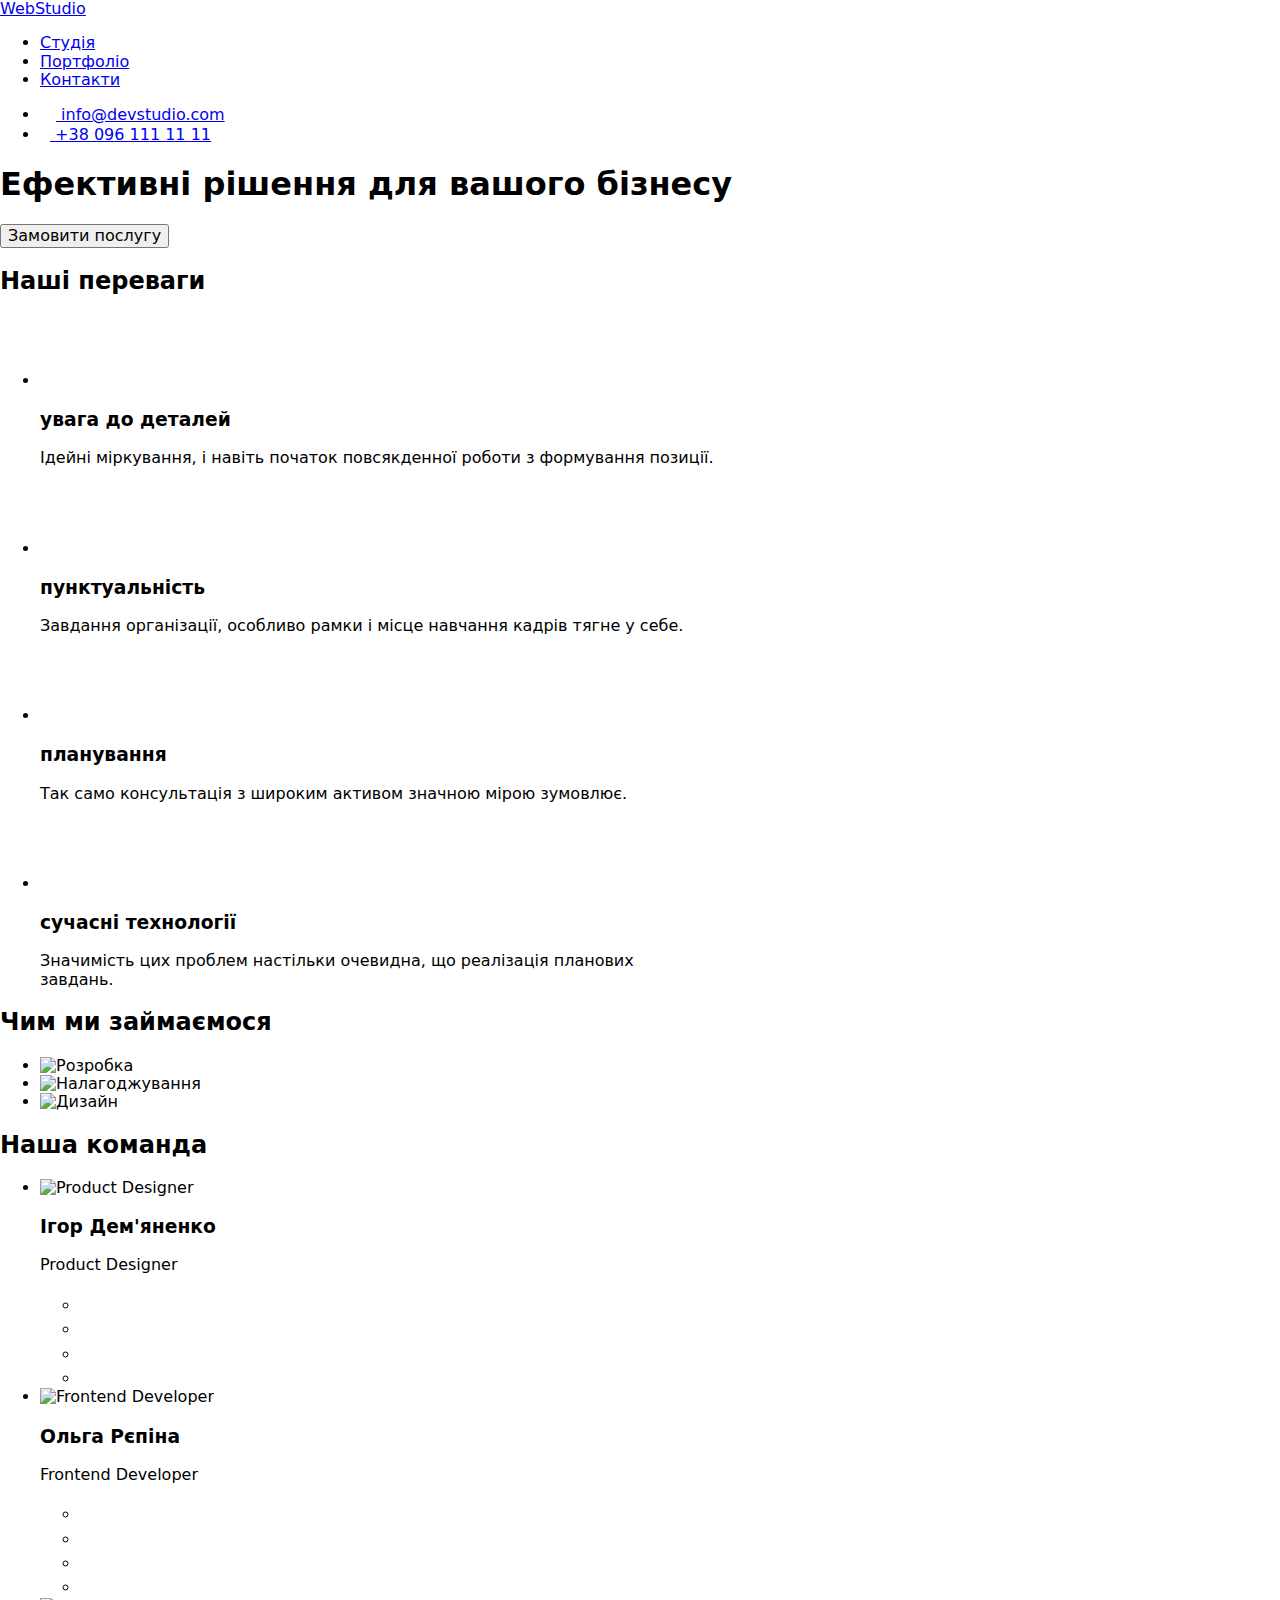
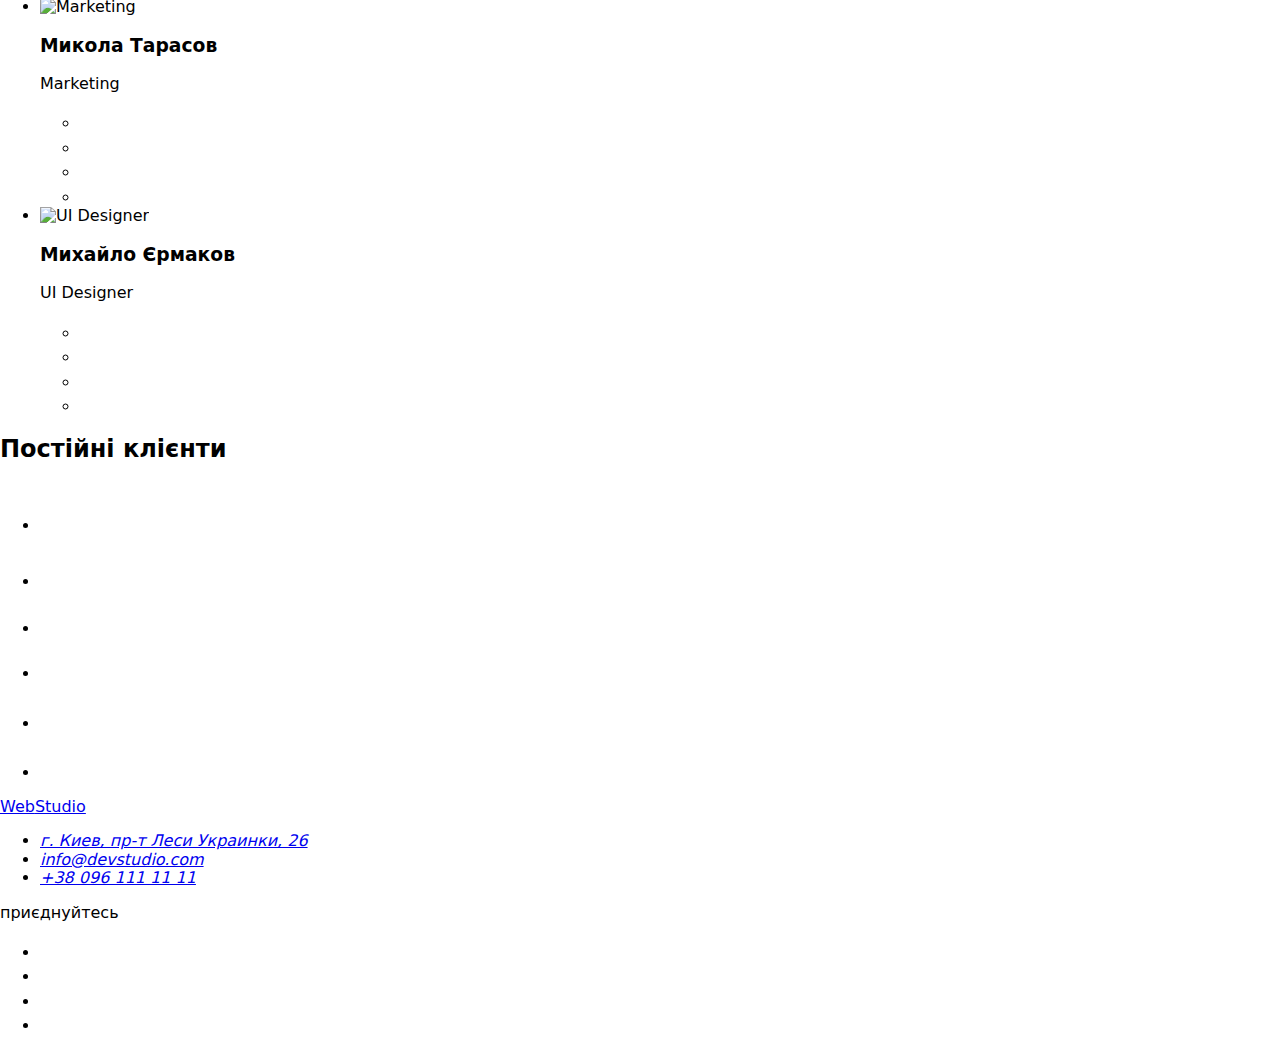
==== index.html @ 206d911d "Add files via upload" ====
<!DOCTYPE html>
<html lang="uk">
<head>
    <meta charset="UTF-8">
    <meta http-equiv="X-UA-Compatible" content="IE=edge">
    <meta name="viewport" content="width=device-width, initial-scale=1.0">
    <title>WebStudio</title>
    <link rel="preconnect" href="https://fonts.googleapis.com">
    <link rel="preconnect" href="https://fonts.gstatic.com" crossorigin>
    <link href="https://fonts.googleapis.com/css2?family=Raleway:wght@700&family=Roboto:wght@400;500;700;900&display=swap" rel="stylesheet">
    <link rel="stylesheet" href="https://cdnjs.cloudflare.com/ajax/libs/modern-normalize/1.0.0/modern-normalize.min.css">
    <link rel="stylesheet" href="./css/styles.css">
</head>
<body class="body">
        <!--Шапка и панель навигации-->   

    <header class="header">
        <div class="container header-flex">
            <nav class="header-nav">
                <a class="logo" href="./index.html">Web<span class="logo-header-span">Studio</span></a>
                <ul class="site-nav">
                    <li class="item">
                        <a class="nav-studio-link" href="index.html">Студія</a>
                    </li>
                    <li class="item">
                        <a class="nav-portfolio-link" href="portfolio.html">Портфоліо</a>
                    </li>
                    <li class="item">
                        <a class="nav-contacts-link" href="#">Контакти</a>
                    </li>
                </ul>
            </nav> 
                <ul class="adres-header">
                    <li class="item">
                        <a class="adres-header-mail" href="mailto:info@devstudio.com">
                            <svg class="envelope" width="16px" height="12px">
                                <use href="./img/icons.svg#envelope"></use>
                            </svg>
                            info@devstudio.com
                        </a>
                    </li>
                    <li class="item">
                        <a class="adres-header-tel" href="tel:+380961111111">
                            <svg class="smartphone" width="10px" height="16px">
                                <use href="./img/icons.svg#smartphone"></use>
                            </svg>
                            +38 096 111 11 11
                        </a>
                    </li>
                </ul>
        </div>   
    </header>
   
    <main>
        <!--Основная секция-->
        <div class="title-img">
            <section class="title-section">
                <div class="container">       
                    <h1 class="title-text">
                    Ефективні рішення для вашого бізнесу
                    </h1>
                    <button class="title-button" type="button">Замовити послугу</button>
                </div>
            </section> 
        </div>
        <!--Особливості (advantage)--> 
    <section class="section no-padding">
        <div class="container">
             <h2 class="visually-hidden">
                Наші переваги
            </h2>  <!--Скрита назва-->
    
            <ul class="advantage-ul">
                <li class="item">  
                    <div class="advantage-img">
                        <svg width="70" height="70">
                            <use href="./img/icons.svg#antenna-1">
                            </use>
                        </svg>
                    </div>
                    <h3 class="advantage-text">увага до деталей</h3>
                    <p class="advantage-item">Ідейні міркування, і навіть початок повсякденної роботи з формування позиції.</p>
                </li>
                <li class="item">
                    <div class="advantage-img">
                        <svg width="70" height="70">
                            <use href="./img/icons.svg#clock-1">
                            </use>
                        </svg>
                    </div>
                    <h3 class="advantage-text">пунктуальність</h3>
                    <p class="advantage-item">Завдання організації, особливо рамки і місце навчання кадрів тягне у себе.</p>
                </li>
                <li class="item">
                    <div class="advantage-img">
                        <svg width="70" height="70">
                            <use href="./img/icons.svg#diagram-1">
                            </use>
                        </svg>
                    </div>
                    <h3 class="advantage-text">планування</h3>
                    <p class="advantage-item">Так само консультація з широким активом значною мірою зумовлює.</p>
                </li>
                <li class="item">
                    <div class="advantage-img">
                        <svg width="70" height="70">
                            <use href="./img/icons.svg#astronaut-1">
                            </use>
                        </svg>
                    </div>
                    <h3 class="advantage-text">сучасні технології</h3>
                    <p class="advantage-item">Значимість цих проблем настільки очевидна, що реалізація планових <br> завдань.</p>
                </li>
            </ul>
        </div>
    </section>

    <!--Чим ми займаємося (profession)-->
    <section class="section">
        <div class="container">
            <h2 class="profession-title">
                Чим ми займаємося
            </h2>
            <ul class="profesion-list">
                <li class="item">
                    <img src="./img/work1.jpg" alt="Розробка" width="370">
                </li>
                <li class="item">
                    <img src="./img/work2.jpg" alt="Налагоджування" width="370">
                </li>
                <li class="item">
                    <img src="./img/work3.jpg" alt="Дизайн" width="370">
                </li>
            </ul>
        </div>
    </section>
    
    <!--Наша Команда (team)-->
    <section class="team-section">
        <div class="container">
            <h2 class="team-title">
                Наша команда
            </h2>
            <ul class="team-ul">
                <li class="item">
                    <div class="team-card">
                        <img src="./img/teamcard1.jpg" alt="Product Designer" width="270">
                        <h3 class="team-name">Ігор Дем'яненко</h3>
                        <p class="team-function">Product Designer</p>
                        <ul class="social-link">
                            <li class="item">
                                <a class="social-link-img" href="">
                                    <svg class="social-link-icon" width="20" height="20">
                                       <use href="./img/icons.svg#instagram-2"></use> 
                                    </svg>
                                </a>
                            </li>
                            <li class="item">
                                <a class="social-link-img" href="">
                                    <svg class="social-link-icon" width="20" height="20">
                                        <use href="./img/icons.svg#twitter-1"></use>
                                    </svg>
                                </a>
                            </li>
                            <li class="item">
                                <a class="social-link-img" href="">
                                    <svg class="social-link-icon" width="20" height="20">
                                        <use href="./img/icons.svg#facebook-1"></use>
                                    </svg>
                                </a>
                            </li>
                            <li class="item">
                                <a class="social-link-img" href="">
                                    <svg class="social-link-icon" width="20" height="20">
                                        <use href="./img/icons.svg#linkedin-1"></use>
                                    </svg>
                                </a>
                            </li>
                        </ul>
                    </div>
                </li>
                <li class="item">
                    <div class="team-card">
                        <img src="./img/teamcard2.jpg" alt="Frontend Developer" width="270">
                        <h3 class="team-name">Ольга Рєпіна</h3>
                        <p class="team-function">Frontend Developer</p>
                        <ul class="social-link">
                            <li class="item">
                                <a class="social-link-img" href="">
                                    <svg class="social-link-icon" width="20" height="20">
                                        <use href="./img/icons.svg#instagram-2"></use>
                                    </svg>
                                </a>
                            </li>
                            <li class="item">
                                <a class="social-link-img" href="">
                                    <svg class="social-link-icon" width="20" height="20">
                                        <use href="./img/icons.svg#twitter-1"></use>
                                    </svg>
                                </a>
                            </li>
                            <li class="item">
                                <a class="social-link-img" href="">
                                    <svg class="social-link-icon" width="20" height="20">
                                        <use href="./img/icons.svg#facebook-1"></use>
                                    </svg>
                                </a>
                            </li>
                            <li class="item">
                                <a class="social-link-img" href="">
                                    <svg class="social-link-icon" width="20" height="20">
                                        <use href="./img/icons.svg#linkedin-1"></use>
                                    </svg>
                                </a>
                            </li>
                        </ul>
                    </div>
                    
                </li>
                <li class="item">
                    <div class="team-card">
                        <img src="./img/teamcard3.jpg" alt="Marketing" width="270">
                        <h3 class="team-name">Микола Тарасов</h3>
                        <p class="team-function">Marketing</p>
                        <ul class="social-link">
                            <li class="item">
                                <a class="social-link-img" href="">
                                    <svg class="social-link-icon" width="20" height="20">
                                        <use href="./img/icons.svg#instagram-2"></use>
                                    </svg>
                                </a>
                            </li>
                            <li class="item">
                                <a class="social-link-img" href="">
                                    <svg class="social-link-icon" width="20" height="20">
                                        <use href="./img/icons.svg#twitter-1"></use>
                                    </svg>
                                </a>
                            </li>
                            <li class="item">
                                <a class="social-link-img" href="">
                                    <svg class="social-link-icon" width="20" height="20">
                                        <use href="./img/icons.svg#facebook-1"></use>
                                    </svg>
                                </a>
                            </li>
                            <li class="item">
                                <a class="social-link-img" href="">
                                    <svg class="social-link-icon" width="20" height="20">
                                        <use href="./img/icons.svg#linkedin-1"></use>
                                    </svg>
                                </a>
                            </li>
                        </ul>
                    </div>
                </li>
                <li class="item">
                    <div class="team-card">
                        <img src="./img/teamcard4.jpg" alt="UI Designer" width="270">
                        <h3 class="team-name">Михайло Єрмаков</h3>
                        <p class="team-function">UI Designer</p>
                        <ul class="social-link">
                            <li class="item">
                                <a class="social-link-img" href="">
                                    <svg class="social-link-icon" width="20" height="20">
                                        <use href="./img/icons.svg#instagram-2"></use>
                                    </svg>
                                </a>
                            </li>
                            <li class="item">
                                <a class="social-link-img" href="">
                                    <svg class="social-link-icon" width="20" height="20">
                                        <use href="./img/icons.svg#twitter-1"></use>
                                    </svg>
                                </a>
                            </li>
                            <li class="item">
                                <a class="social-link-img" href="">
                                    <svg class="social-link-icon" width="20" height="20">
                                        <use href="./img/icons.svg#facebook-1"></use>
                                    </svg>
                                </a>
                            </li>
                            <li class="item">
                                <a class="social-link-img" href="">
                                    <svg class="social-link-icon" width="20" height="20">
                                        <use href="./img/icons.svg#linkedin-1"></use>
                                    </svg>
                                </a>
                            </li>
                        </ul>
                    </div>
                </li>
            </ul> 
        </div>
    </section>
    <!--Наши клиенты-->
    <section class="section">
        <div class="container">
            <h2 class="clients-title">
                Постійні клієнти
            </h2>
                <ul class="clients-ul">
                    <li class="item">
                        <a class="clients-img" href="">
                            <svg class="clients-icon" width="41px" height="47px">
                                <use href="./img/icons.svg#group1"></use>
                            </svg>
                        </a>
                    </li>
                    <li class="item">
                        <a class="clients-img" href="">
                            <svg class="clients-icon" width="40px" height="52px">
                                <use href="./img/icons.svg#group2"></use>
                            </svg>
                        </a>
                    </li>
                    <li class="item">
                        <a class="clients-img" href="">
                            <svg class="clients-icon" width="44px" height="42px">
                                <use href="./img/icons.svg#group3"></use>
                            </svg>
                        </a>
                    </li>
                    <li class="item">
                        <a class="clients-img" href="">
                            <svg class="clients-icon" width="85px" height="41px">
                                <use href="./img/icons.svg#group4"></use>
                            </svg>
                        </a>
                    </li>
                    <li class="item">
                        <a class="clients-img" href="">
                            <svg class="clients-icon" width="63px" height="46px">
                                <use href="./img/icons.svg#group5"></use>
                            </svg>
                        </a>
                    </li>
                    <li class="item">
                        <a class="clients-img" href="">
                            <svg class="clients-icon" width="94px" height="44px">
                                <use href="./img/icons.svg#group6"></use>
                            </svg>
                        </a>
                    </li>
                </ul>
        </div>
    </section>
    </main>
    <!--Подвал-->
    <footer class="footer">
        <div class="container f-flex">
            <div class="f-flex-div">
                    <a class="logo" href="./index.html">Web<span class="logo-footer-span">Studio</span></a>
                    <address class="adres-footer">
                        <ul class="adres-footer-ul">
                            <li class="item">
                                <a class="adres-footer-post" href="https://goo.gl/maps/CPtrU1FHBa2aNyZL9" target="_blank"
                                    rel="noopener noreferrer nofollow">г. Киев, пр-т Леси Украинки, 26</a>
                            </li>
                            <li class="item">
                                <a class="adres-footer-mail" href="mailto:info@devstudio.com">info@devstudio.com</a>
                            </li>
                            <li class="item">
                                <a class="adres-footer-tel" href="tel:+380961111111">+38 096 111 11 11</a>
                            </li>
                        </ul>
                    </address>
            </div>
            <div class="f-flex-div">
                    <p class="social-link-footer-title">приєднуйтесь</p>
                    <ul class="social-link-footer">
                        <li class="item">
                            <a class="social-link-img-footer" href="">
                                <svg class="social-link-icon-footer" width="20" height="20">
                                    <use href="./img/icons.svg#instagram-2"></use>
                                </svg>
                            </a>
                        </li>
                        <li class="item">
                            <a class="social-link-img-footer" href="">
                                <svg class="social-link-icon-footer" width="20" height="20">
                                    <use href="./img/icons.svg#twitter-1"></use>
                                </svg>
                            </a>
                        </li>
                        </li>
                        <li class="item">
                            <a class="social-link-img-footer" href="">
                                <svg class="social-link-icon-footer" width="20" height="20">
                                    <use href="./img/icons.svg#facebook-1"></use>
                                </svg>
                            </a>
                        </li>
                        <li class="item">
                            <a class="social-link-img-footer" href="">
                                <svg class="social-link-icon-footer" width="20" height="20">
                                    <use href="./img/icons.svg#linkedin-1"></use>
                                </svg>
                            </a>
                        </li>
                    </ul>
            </div>  
        </div>
    </footer>
       
</body>
</html>
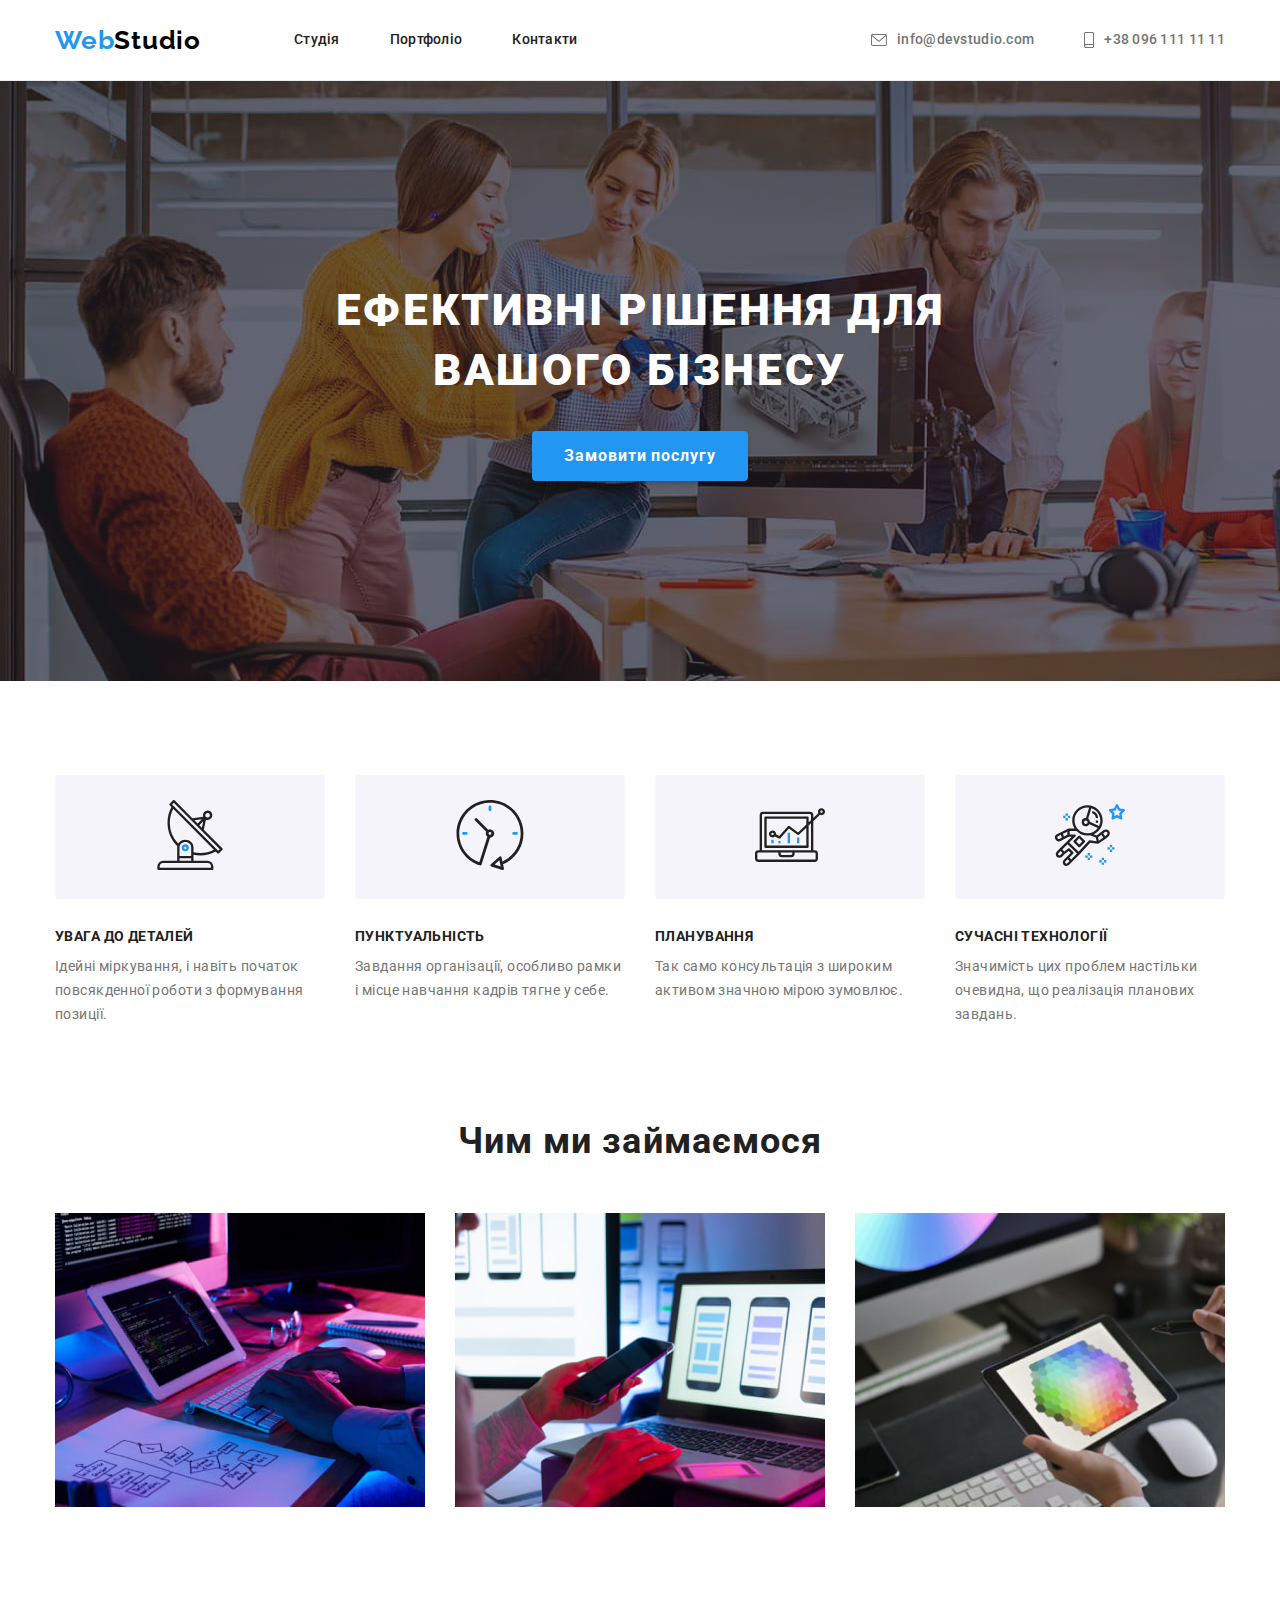
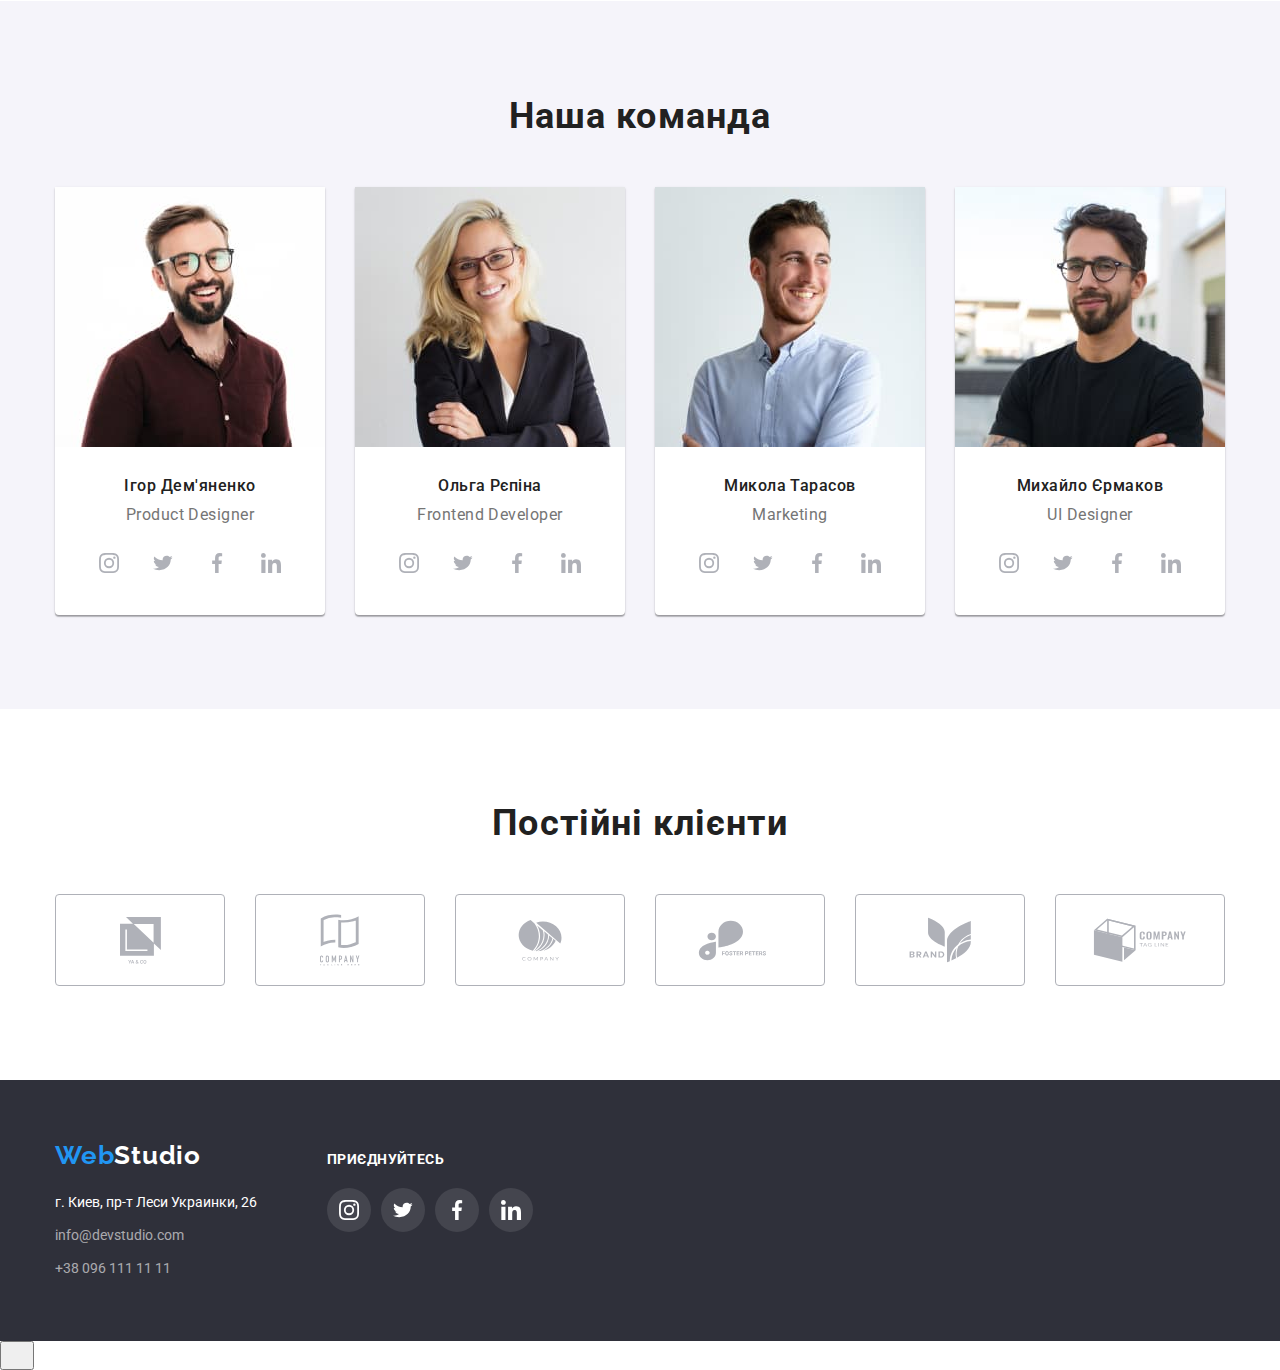
==== commit 1166a010: "Add files via upload" ====
--- a/index.html
+++ b/index.html
@@ -59,7 +59,7 @@
                     <h1 class="title-text">
                     Ефективні рішення для вашого бізнесу
                     </h1>
-                    <button class="title-button" type="button">Замовити послугу</button>
+                    <button class="title-button" data-modal-open type="button">Замовити послугу</button>
                 </div>
             </section> 
         </div>
@@ -403,6 +403,16 @@
             </div>  
         </div>
     </footer>
-       
+   <!--Модальное окно-->  
+   <div class="backdrop" data-modal>
+        <div class="modal">
+            <button class="button-modal-close" data-modal-close>
+                <svg class="modal-close-icon" width="18" height="18">
+                    <use href="./img/icons.svg#modal-close"></use>
+                </svg>
+            </button>
+        </div>
+   </div> 
+<script src="./js/modal.js"></script>
 </body>
-</html>+</html>
--- a/css/styles.css
+++ b/css/styles.css
@@ -0,0 +1,753 @@
+:root {
+    --active-color: #2196F3;
+}
+h1,h2,h3,h4,ul,p {
+    margin: 0px;
+    padding: 0px;
+}
+
+img {
+    display: block;
+}
+
+/*body*/
+.body {
+    font-family: 'Roboto', sans-serif;
+    background: #FFFFFF;
+}
+
+.container {
+    width: 1200px;
+    margin-top: 0;
+    margin-bottom: 0;
+    margin-left: auto;
+    margin-right: auto;
+    padding-left: 15px;
+    padding-right: 15px;
+}
+.section {
+    padding-top: 94px;
+    padding-bottom: 94px;
+}
+
+/*Header*/
+.header {
+    border-bottom: 1px solid #ECECEC;
+    }
+.header-flex {
+    display: flex;
+}  
+.header-nav {
+    display: flex;
+    align-items: center;
+}
+
+.logo {
+    font-family: 'Raleway';
+    font-style: normal;
+    font-weight: 700;
+    font-size: 26px;
+    line-height: 1.19;
+    letter-spacing: 0.03em;
+    color: var(--active-color);
+    text-decoration: none
+ }
+
+ .logo-header-span {
+    color: #000000;
+    text-decoration:none
+}
+
+.site-nav {
+    font-weight: 500;
+    font-size: 14px;
+    line-height: 1.14;
+    letter-spacing: 0.02em;
+    list-style-type: none;
+
+    display: flex;
+    margin-left: 93px;
+}
+
+.site-nav .item {
+    margin-right: 50px;
+}
+.site-nav .item:last-child {
+    margin-right: 0px;
+}
+
+
+.nav-studio-link {
+    color: #212121;
+    text-decoration: none;
+    display: block;
+    padding-top: 32px;
+    padding-bottom: 32px;
+}
+.nav-studio-link:hover, 
+.nav-studio-link:focus {
+    color: var(--active-color);
+}
+
+.nav-portfolio-link {
+    color: #212121;
+    text-decoration: none;
+    display: block;
+    padding-top: 32px;
+    padding-bottom: 32px;
+}
+.nav-portfolio-link:hover,
+.nav-portfolio-link:focus {
+    color: var(--active-color);
+}
+
+.nav-contacts-link {
+    color: #212121;
+    text-decoration: none;
+    display: block;
+    padding-top: 32px;
+    padding-bottom: 32px;
+}
+.nav-contacts-link:hover,
+.nav-contacts-link:focus {
+    color: var(--active-color);
+}
+
+.adres-header {
+    font-weight: 500;
+    font-size: 14px;
+    line-height: 1.14;
+    letter-spacing: 0.02em;
+    list-style-type: none;
+    
+    display: flex;
+    margin-left: auto;
+}
+.adres-header .item {
+    margin-right: 50px;
+}
+.adres-header .item:last-child {
+    margin-right: 0px;
+}
+
+.adres-header-mail {
+    color: #757575;
+    text-decoration: none;
+    display: flex;
+    justify-content: center;
+    align-items: center;
+    padding-top: 32px;
+    padding-bottom: 32px;
+}
+
+.adres-header-mail:hover,
+.adres-header-mail:focus {
+    color: var(--active-color)
+}
+
+.adres-header-mail:hover .envelope {
+    fill: var(--active-color)
+}
+.adres-header-mail:focus .envelope {
+    fill: var(--active-color)
+}
+
+.envelope {
+    margin-right: 10px;
+    fill: #757575;
+}
+
+.envelope:hover,
+.envelope:focus {
+    fill: var(--active-color)
+}
+
+.adres-header-tel {
+    color: #757575;
+    text-decoration: none;
+    display: flex;
+    justify-content: center;
+    align-items: center;
+    padding-top: 32px;
+    padding-bottom: 32px;
+}
+
+.adres-header-tel:hover,
+.adres-header-tel:focus {
+    color: var(--active-color)
+}
+.adres-header-tel:hover .smartphone {
+    fill: var(--active-color)
+}
+.adres-header-tel:focus .smartphone {
+    fill: var(--active-color)
+}
+
+.smartphone {
+    margin-right: 10px;
+    fill: #757575;
+}
+
+.smartphone:hover,
+.smartphone:focus {
+    fill: var(--active-color)
+}
+
+/*main index*/
+
+    /*основная секция*/
+    .title-img {
+        max-width: 1600px;
+        min-height: 600px;
+        margin-left: auto;
+        margin-right: auto;
+        background-image:linear-gradient(rgba(47, 48, 58, 0.4),rgba(47, 48, 58, 0.4)),
+        url("../img/img-overlay.jpg");
+        background-size: cover;
+        background-color: #C4C4C4;
+    }
+    
+    .title-section {
+        
+        padding-top: 200px;
+        padding-bottom: 200px;
+    }
+
+    .title-text {
+        font-weight: 900;
+        font-size: 44px;
+        line-height: 1.36;
+        text-align: center;
+        letter-spacing: 0.06em;
+        text-transform: uppercase;
+        color: #FFFFFF;
+
+        width: 696px;
+        margin-left: auto;
+        margin-right: auto;
+    }
+
+    .title-button {
+        font-family:'Roboto';
+        font-style: normal;
+        font-weight: 700;
+        font-size: 16px;
+        line-height: 1.87;
+        display: flex;
+        align-items: center;
+        text-align: center;
+        letter-spacing: 0.06em;
+        color:#FFFFFF ;
+        background: #2196F3;
+        box-shadow: 0px 4px 4px rgba(0, 0, 0, 0.15);
+        border: none;
+        border-radius: 4px;
+        cursor: pointer;
+        
+        padding: 10px 32px;
+        margin: 30px auto 0px;
+    }
+
+    .title-button:hover,
+    .title-button:focus, 
+    .title-button:active {
+        color: #FFFFFF;
+        background: #188CE8;
+    }
+    /*особливості (advantage)*/
+    .no-padding {
+        padding-bottom: 0px;
+    }
+    .visually-hidden { 
+        position: absolute; 
+        white-space: nowrap; 
+        width: 1px; 
+        height: 1px; 
+        overflow: hidden; 
+        border: 0; 
+        padding: 0; 
+        clip: rect(0 0 0 0); 
+        clip-path: inset(100%); 
+        margin: -1px;
+}
+    .advantage-ul {
+        list-style-type: none;
+        margin: 0px;
+        padding: 0px;
+
+        display: flex;    
+    }
+    .advantage-ul .item {
+        width: 270px;
+        margin-right: 30px;
+    }
+    .advantage-ul .item:last-child {
+        margin-right: 0px;
+    }
+    .advantage-img {
+        background: #F5F4FA;
+        border-radius: 4px;
+        width: 270px;
+        padding: 25px 100px;
+        margin-bottom: 30px;
+    }
+    
+    .advantage-text {
+        font-weight: 700;
+        font-size: 14px;
+        line-height: 1.14;
+        letter-spacing: 0.03em;
+        text-transform: uppercase;
+        color: #212121;
+    }
+
+    .advantage-item {
+        font-weight: 400;
+        font-size: 14px;
+        line-height: 1.71;
+        letter-spacing: 0.03em;
+        color: #757575;
+
+        margin-top: 10px;
+    }
+    /*Чим ми займаємося (profession)*/
+    .profession-title {
+        font-weight: 700;
+        font-size: 36px;
+        line-height: 1.16;
+        text-align: center;
+        letter-spacing: 0.03em;
+        color: #212121;
+    }
+
+    .profesion-list {
+        list-style-type: none;
+        margin-top: 50px;
+
+        display: flex;
+    }
+    .profesion-list .item {
+        margin-right: 30px;
+    }
+    .profesion-list .item:last-child {
+        margin-right: 0px;
+    }
+    /*Наша Команда (team)*/
+    .team-section {
+        background-color: #F5F4FA;
+
+        padding-top: 94px;
+        padding-bottom: 94px;
+
+    }
+
+    .team-title {
+        font-weight: 700;
+        font-size: 36px;
+        line-height: 42px;
+        text-align: center;
+        letter-spacing: 0.03em;
+        color: #212121;
+
+    }
+    .team-ul {
+        list-style-type: none;
+        
+        margin-top: 50px;
+        display: flex;     
+    }
+    .team-ul .item {
+        margin-right: 30px;
+    }
+    .team-ul .item:last-child {
+        margin-right: 0px;
+    }
+
+    .team-card {
+        width: 270px;
+        background: #FFFFFF;
+        box-shadow: 0px 1px 3px rgba(0, 0, 0, 0.12), 0px 1px 1px rgba(0, 0, 0, 0.14), 0px 2px 1px rgba(0, 0, 0, 0.2);
+        border-radius: 0px 0px 4px 4px; 
+    }
+    .team-name {
+        font-weight: 500;
+        font-size: 16px;
+        line-height: 1.18;
+        letter-spacing: 0.03em;
+        color: #212121;
+        text-align: center;
+        
+        padding-top: 30px;
+    }
+
+    .team-function {
+        font-weight: 400;
+        font-size: 16px;
+        line-height: 1.18;
+        letter-spacing: 0.03em;
+        color: #757575;
+        text-align: center;
+
+        padding-top: 10px;
+        padding-bottom: 16px;
+    }
+
+    .social-link {
+        list-style-type: none;
+        display: flex;
+        justify-content: center;
+        
+        padding-bottom: 30px;
+    }
+    .social-link .item {
+        margin-right: 10px;
+    }
+    .social-link .item:last-child {
+        margin-right: 0px;
+    }
+    .social-link-img {
+        text-decoration: none;
+        display: block;
+        width: 44px;
+        height: 44px;
+        border-radius: 50%;
+
+        padding: 12px;
+    }
+    .social-link-img:hover,
+    .social-link-img:focus {
+        background-color: var(--active-color)
+    }
+
+    .social-link-img:hover .social-link-icon {
+        fill: #EEEEEE;
+    }
+    .social-link-img:focus .social-link-icon {
+        fill: #EEEEEE;
+    }
+
+    .social-link-icon {
+        fill: #AFB1B8;
+    }
+    .social-link-icon:hover,
+    .social-link-icon:focus {
+        fill: #EEEEEE;
+    }
+
+    /*Наши клиенты*/
+    .clients-title {
+        font-weight: 700;
+        font-size: 36px;
+        line-height: 1.16;
+        text-align: center;
+        letter-spacing: 0.03em;
+        
+        color: #212121;
+    }
+    .clients-ul {
+        list-style-type: none;
+        display: flex;
+        margin-top: 50px;
+    }
+    .clients-ul .item {
+        margin-right: 30px;
+    }
+    .clients-ul .item:last-child {
+        margin-right: 0px;
+    }
+    .clients-img {
+        display: flex;
+        width: 170px;
+        height: 92px;
+        border: 1px solid #AFB1B8;
+        border-radius: 4px;
+        border-color: rgba(175, 177, 184, 1);
+    }
+    .clients-icon {
+        justify-content: center;
+        fill: rgba(175, 177, 184, 1);
+        display: block;
+        margin: auto;
+
+    }
+    .clients-img:hover,
+    .clients-img:focus {
+        border-color: var(--active-color);
+    }
+    .clients-img:hover .clients-icon {
+        fill: var(--active-color);
+    }
+    .clients-img:focus .clients-icon {
+        fill: var(--active-color);
+    }
+    .clients-icon:hover,
+    .clients-icon:focus {
+        fill: var(--active-color);
+    }
+/*footer*/
+.footer {
+    background: #2F303A;
+    padding-top: 60px;
+    padding-bottom: 60px;
+}
+
+.logo-footer-span {
+    color: #FFFFFF;
+}
+
+.f-flex {
+    display: flex;
+    align-items: baseline;
+
+}
+
+.f-flex .f-flex-div {
+    margin-right: 70px;
+}
+
+.f-flex .f-flex-div:last-child {
+    margin-right: 0px;
+}
+
+.adres-footer {
+    font-style: normal;
+    font-weight: 400;
+    font-size: 14px;
+    line-height: 1.71;
+    
+    margin-top: 20px;
+}
+
+.adres-footer-ul {
+    list-style-type: none;
+}
+.adres-footer-ul .item {
+    margin-top: 9px;
+}
+.adres-footer-ul .item:first-child {
+    margin-top: 0px;
+}
+
+.adres-footer-post {
+    color: #FFFFFF;
+    text-decoration: none;
+}
+.adres-footer-post:hover,
+.adres-footer-post:focus {
+    color: var(--active-color);
+}
+.adres-footer-mail {
+    color: rgba(255, 255, 255, 0.6);
+    text-decoration: none;
+    
+    margin-top: 9px;
+}
+.adres-footer-mail:hover,
+.adres-footer-mail:focus {
+    color:var(--active-color)
+}
+.adres-footer-tel {
+    color: rgba(255, 255, 255, 0.6);
+    text-decoration: none;
+    
+    margin-top: 9px;
+}
+.adres-footer-tel:hover,
+.adres-footer-tel:focus {
+    color:var(--active-color)
+}
+
+.footer-flex-link {
+    margin-left: 70px;
+}
+.social-link-footer-title {
+    font-weight: 700;
+    font-size: 14px;
+    line-height: 1.14;
+    letter-spacing: 0.03em;
+    text-transform: uppercase;
+    color: #FFFFFF;
+}
+.social-link-footer {
+    list-style-type: none;
+    display: flex;
+    margin-top: 20px;
+}
+.social-link-footer .item {
+    margin-right: 10px;
+}
+.social-link-footer .item:last-child {
+    margin-right: 0px;
+}
+.social-link-img-footer {
+    text-decoration: none;
+    display: block;
+    width: 44px;
+    height: 44px;
+    border-radius: 50%;
+    background-color: rgba(255, 255, 255, 0.1);
+    padding: 12px;
+}
+.social-link-img-footer:hover,
+.social-link-img-footer:focus {
+    background-color: var(--active-color)
+}
+.social-link-icon-footer {
+    fill: #FFFFFF;
+}
+
+/*main portfolio*/
+/*class="container section"*/
+
+    /*Наши работы (jobs)*/
+    .jobs-title {
+        color: #F5F5F5
+    } 
+    
+    /*jobs-buttons*/
+    .jobs-button-ul {
+        list-style-type: none;
+        display: flex;
+        justify-content: center;
+    }
+    .jobs-button-ul .item {
+        margin-right: 8px;
+    }
+    .jobs-button-ul .item:last-child {
+        margin-right: 0px;
+    }
+
+    .jobs-button-first {
+        font-family:'Roboto';
+        font-style: normal;
+        font-weight: 500;
+        font-size: 16px;
+        line-height: 1.62;
+        text-align: center;
+        letter-spacing: 0.03em;
+        color: #212121;
+        background: #F5F4FA;
+        border: none;
+        border-radius: 4px;
+        cursor: pointer;
+        
+        padding: 6px 25px
+    }
+    .jobs-button-first:hover,
+    .jobs-button-first:focus,
+    .jobs-button-first:active {
+        color: #FFFFFF;
+        background: var(--active-color);
+        box-shadow: 0px 3px 1px rgba(0, 0, 0, 0.1), 0px 1px 2px rgba(0, 0, 0, 0.08), 0px 2px 2px rgba(0, 0, 0, 0.12);
+        border-radius: 4px;
+    }
+
+    .jobs-button {
+        font-family:'Roboto';
+        font-style: normal;
+        font-weight: 500;
+        font-size: 16px;
+        line-height: 1.62;
+        text-align: center;
+        letter-spacing: 0.03em;
+        color: #212121;
+        background: #F5F4FA;
+        border: none;
+        border-radius: 4px;
+        cursor: pointer;
+        
+        padding: 6px 22px;
+    }
+    
+    .jobs-button:hover,
+    .jobs-button:focus,
+    .jobs-button:active {
+        color: #FFFFFF;
+        background: var(--active-color);
+        box-shadow: 0px 3px 1px rgba(0, 0, 0, 0.1), 0px 1px 2px rgba(0, 0, 0, 0.08), 0px 2px 2px rgba(0, 0, 0, 0.12);
+        border-radius: 4px;
+    }
+
+    /*jobs-images*/
+    .jobs-img-ul {
+        list-style-type: none;
+        display: flex;
+        flex-wrap: wrap;
+             
+        margin-top: 50px;
+    }
+    .jobs-img-link {
+        display: block;
+        text-decoration: none
+    }
+    .jobs-img-link:hover,
+    .jobs-img-link:focus {
+    box-shadow: 0px 1px 1px rgba(0, 0, 0, 0.12), 0px 4px 4px rgba(0, 0, 0, 0.06), 1px 4px 6px rgba(0, 0, 0, 0.16);
+    }
+    
+    .jobs-img-div {
+        position: relative;
+        display: block;
+        overflow: hidden;
+    }
+    .jobs-img-overlay {
+        position: absolute;
+        top:0px;
+        left:0px;
+        width: 100%;
+        height: 100%;
+        padding: 63px 24px;
+
+        font-style: normal;
+        font-weight: 400;
+        font-size: 18px;
+        line-height: 1.55;
+        letter-spacing: 0.03em;
+        color: #FFFFFF;
+        background-color: var(--active-color);
+        
+        overflow: auto;
+        transform: translateY(100%);
+    }
+    .jobs-img-div:hover .jobs-img-overlay,
+    .jobs-img-div:focus .jobs-img-overlay {
+        transform: translateY(0%)
+    }
+
+    .jobs-img-ul .item {
+        margin-right: 30px;
+        margin-bottom: 30px;
+    }
+    .jobs-img-ul .item:nth-child(3n) {
+        margin-right: 0px;
+    }
+    .jobs-img-ul .item:nth-last-child(-n+3) {
+        margin-bottom: 0px;
+    }
+    
+    .jobs-card {
+        width: 370px;
+        padding: 20px 24px;
+        
+        border-left: 1px solid #EEEEEE;
+        border-bottom: 1px solid #EEEEEE;
+        border-right: 1px solid #EEEEEE;  
+    }
+
+    .jobs-name {
+        font-weight: 700;
+        font-size: 18px;
+        line-height: 2.0;
+        letter-spacing: 0.06em;
+        color: #212121; 
+    }
+
+    .jobs-item {
+        font-weight: 400;
+        font-size: 16px;
+        line-height: 1.87;
+        letter-spacing: 0.03em;
+        color: #757575;
+
+        margin-top: 4px;
+    }
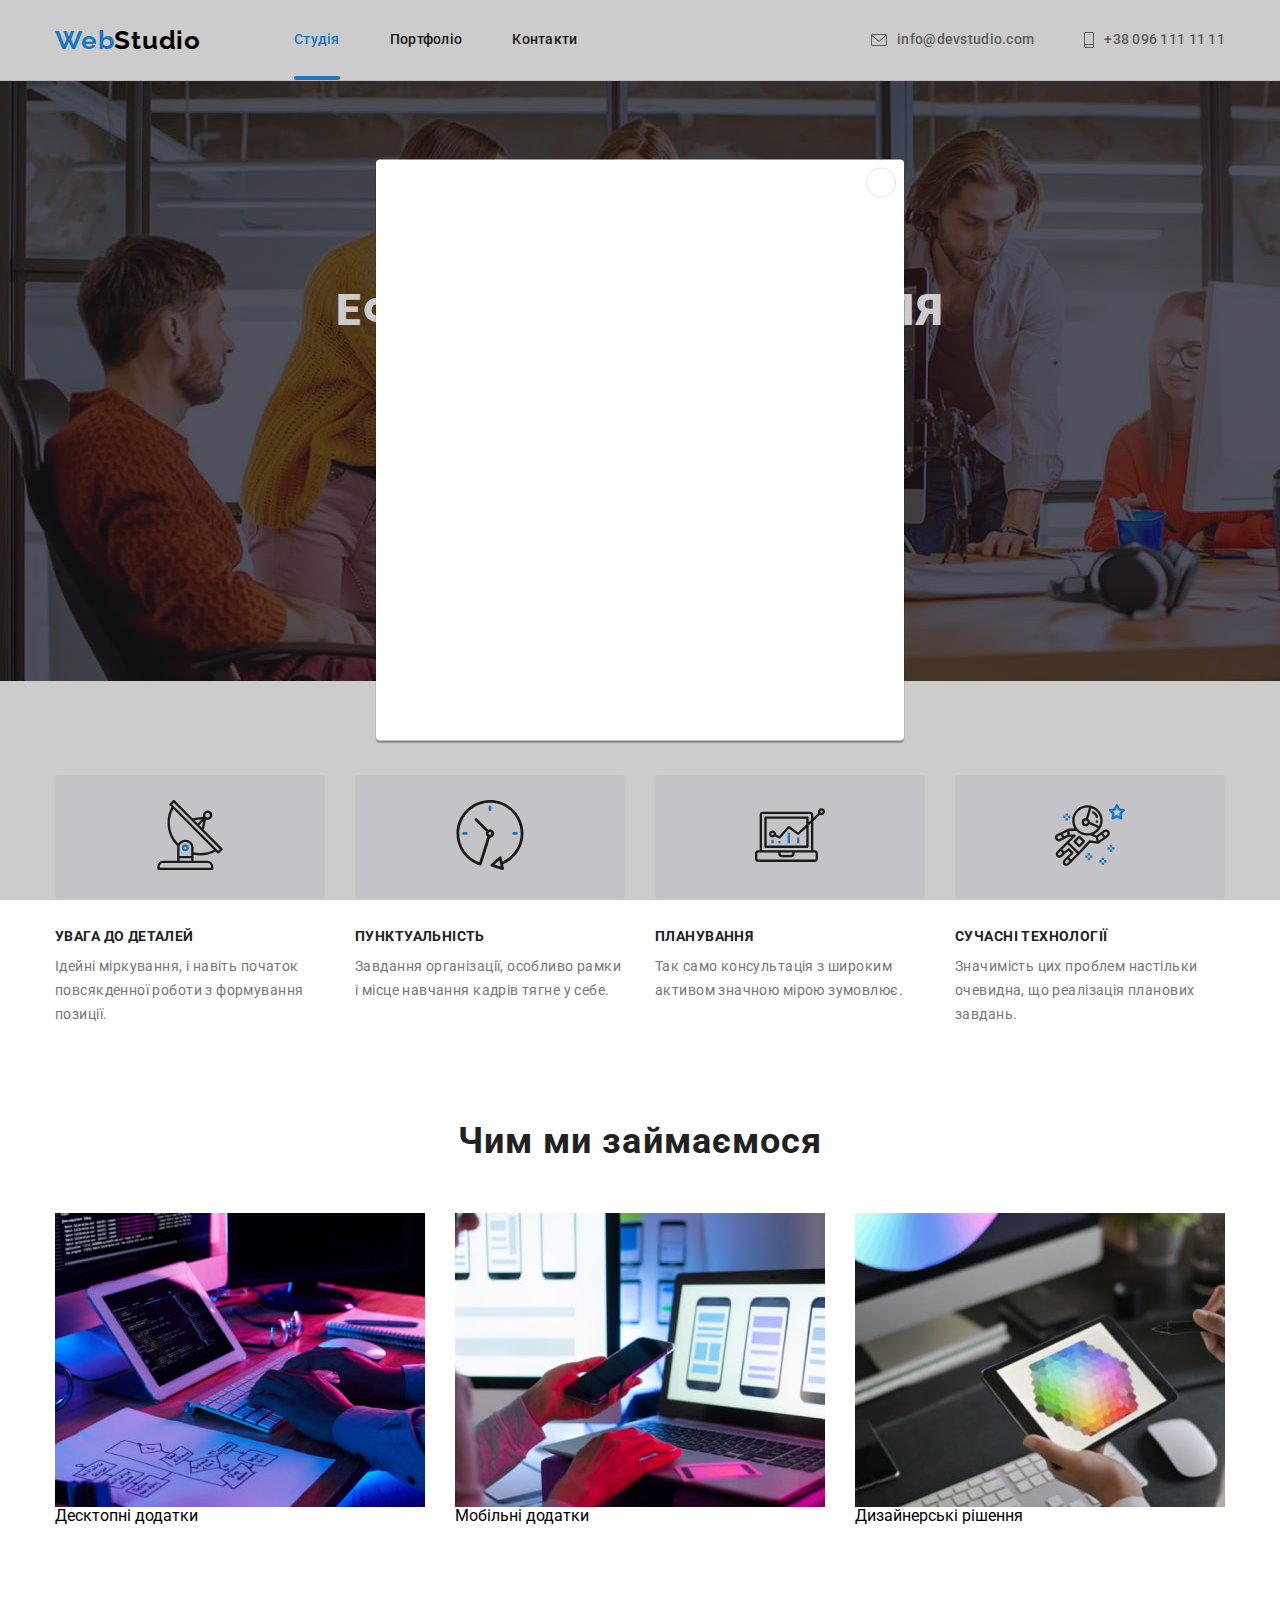
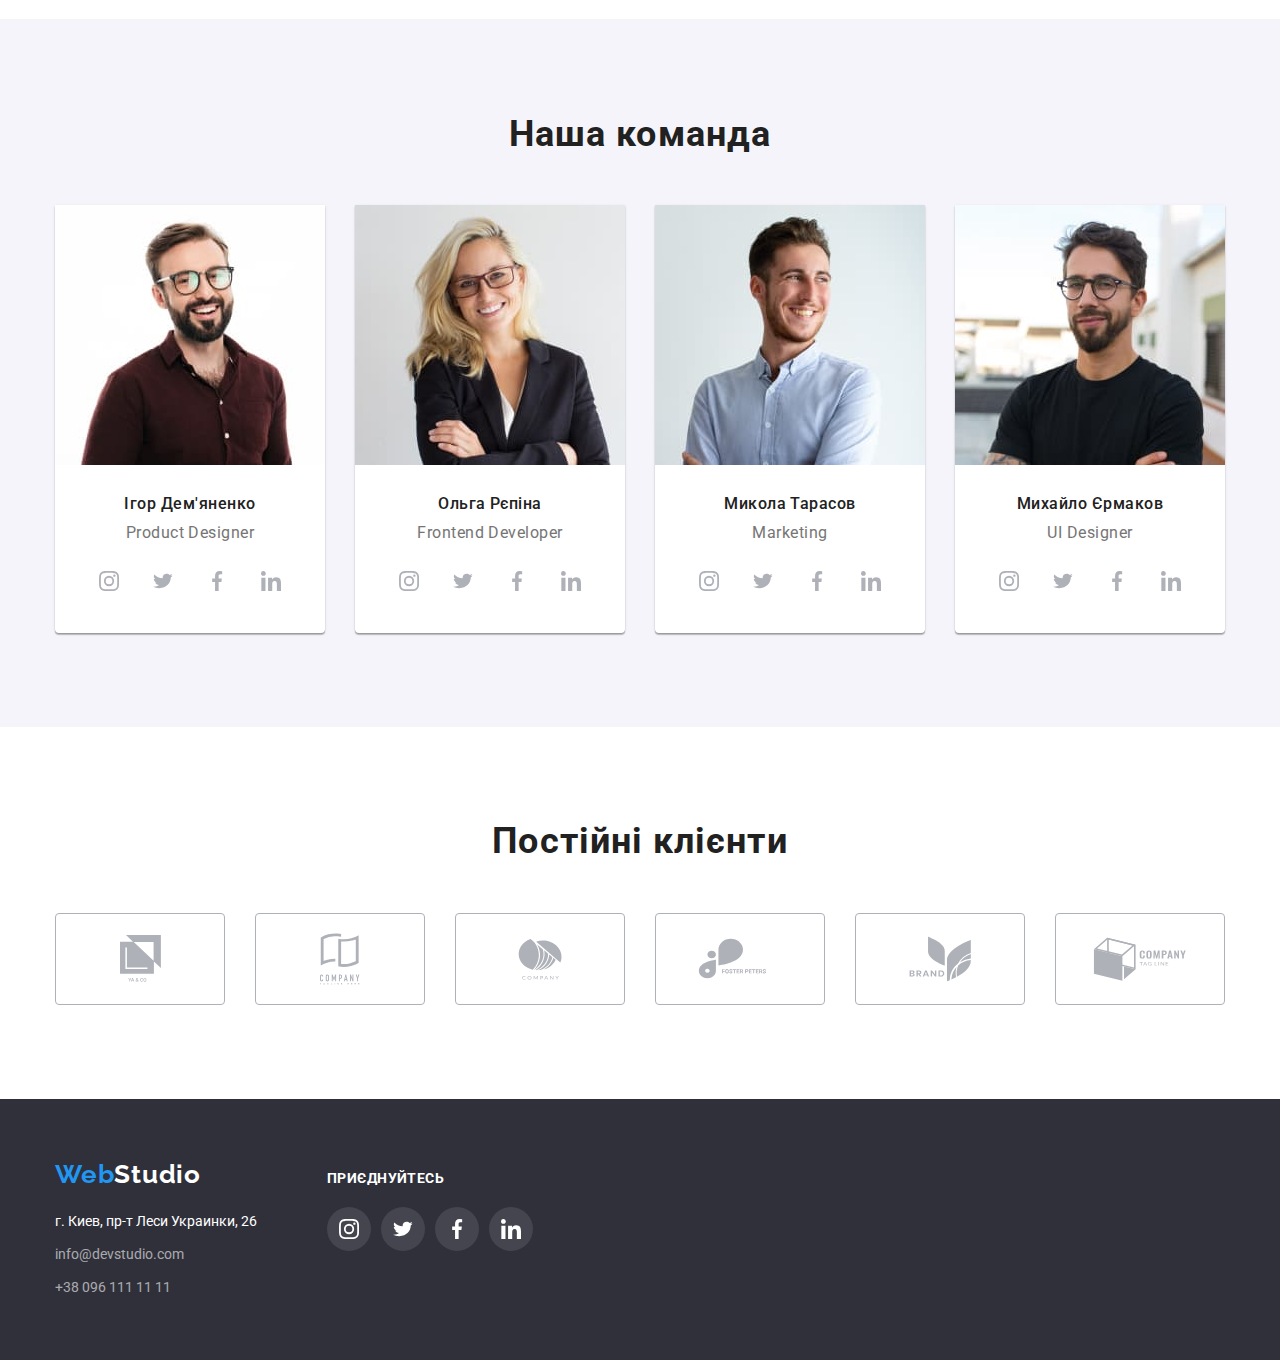
==== commit fecd9195: "Add files via upload" ====
--- a/index.html
+++ b/index.html
@@ -20,7 +20,7 @@
                 <a class="logo" href="./index.html">Web<span class="logo-header-span">Studio</span></a>
                 <ul class="site-nav">
                     <li class="item">
-                        <a class="nav-studio-link" href="index.html">Студія</a>
+                        <a class="nav-studio-link current" href="index.html">Студія</a>
                     </li>
                     <li class="item">
                         <a class="nav-portfolio-link" href="portfolio.html">Портфоліо</a>
@@ -123,13 +123,28 @@
             </h2>
             <ul class="profesion-list">
                 <li class="item">
-                    <img src="./img/work1.jpg" alt="Розробка" width="370">
-                </li>
-                <li class="item">
-                    <img src="./img/work2.jpg" alt="Налагоджування" width="370">
-                </li>
-                <li class="item">
-                    <img src="./img/work3.jpg" alt="Дизайн" width="370">
+                    <div class="profesion-list-img">
+                        <img src="./img/work1.jpg" alt="Розробка" width="370">
+                        <div class="profesion-list-p">
+                            <p>Десктопні додатки</p>
+                        </div>
+                    </div>
+                </li>
+                <li class="item">
+                    <div class="profesion-list-img">
+                        <img src="./img/work2.jpg" alt="Налагоджування" width="370">
+                        <div class="profesion-list-p">
+                            <p>Мобільні додатки</p>
+                        </div>
+                    </div>
+                </li>
+                <li class="item">
+                    <div class="profesion-list-img">
+                        <img src="./img/work3.jpg" alt="Дизайн" width="370">
+                        <div class="profesion-list-p">
+                            <p>Дизайнерські рішення</p>
+                        </div>
+                    </div>
                 </li>
             </ul>
         </div>
@@ -407,7 +422,7 @@
    <div class="backdrop" data-modal>
         <div class="modal">
             <button class="button-modal-close" data-modal-close>
-                <svg class="modal-close-icon" width="18" height="18">
+                <svg width="18" height="18">
                     <use href="./img/icons.svg#modal-close"></use>
                 </svg>
             </button>
--- a/css/styles.css
+++ b/css/styles.css
@@ -76,6 +76,23 @@
     margin-right: 0px;
 }
 
+.nav-studio-link.current {
+    color: var(--active-color);
+    position: relative;
+}
+
+.current::after {
+    content: "";
+    position: absolute;
+    left: 0;
+    bottom: 0;
+
+    background: #2196F3;
+    border-radius: 2px;
+    width: 100%;
+    height: 4px;
+
+}
 
 .nav-studio-link {
     color: #212121;
@@ -87,6 +104,11 @@
 .nav-studio-link:hover, 
 .nav-studio-link:focus {
     color: var(--active-color);
+}
+
+.nav-portfolio-link.current {
+    color: var(--active-color);
+    position: relative;
 }
 
 .nav-portfolio-link {
@@ -596,8 +618,58 @@
     fill: #FFFFFF;
 }
 
+/*Модальное окно*/
+.backdrop {
+    position: fixed;
+    top: 0;
+    left: 0;
+    width: 100%;
+    height: 100%;
+    background-color: rgba(0, 0, 0, 0.2);
+    z-index: 50;
+}
+
+.backdrop.is-hidden {
+    visibility: hidden;
+    opacity: 0;
+    pointer-events: none;
+}
+
+.modal {
+    position: absolute;
+    top: 50%;
+    left:50%;
+    transform: translate(-50%,-50%);
+
+    width: 528px;
+    height: 581px;
+    background-color: #FFFFFF;
+    box-shadow: 0px 1px 3px rgba(0, 0, 0, 0.12), 0px 1px 1px rgba(0, 0, 0, 0.14), 0px 2px 1px rgba(0, 0, 0, 0.2);
+    border-radius: 4px;
+
+}
+
+.button-modal-close {
+    position: absolute;
+    top: 8px;
+    right: 8px;
+    display: flex;
+    justify-content: center;
+    align-items: center;
+
+    width: 30px;
+    height: 30px;
+    background-color: #FFFFFF;
+    border: 1px solid rgba(0, 0, 0, 0.1);
+    border-radius: 50%;
+    padding: 0;
+}
+
+.modal-close-icon {}
+
+
 /*main portfolio*/
-/*class="container section"*/
+
 
     /*Наши работы (jobs)*/
     .jobs-title {
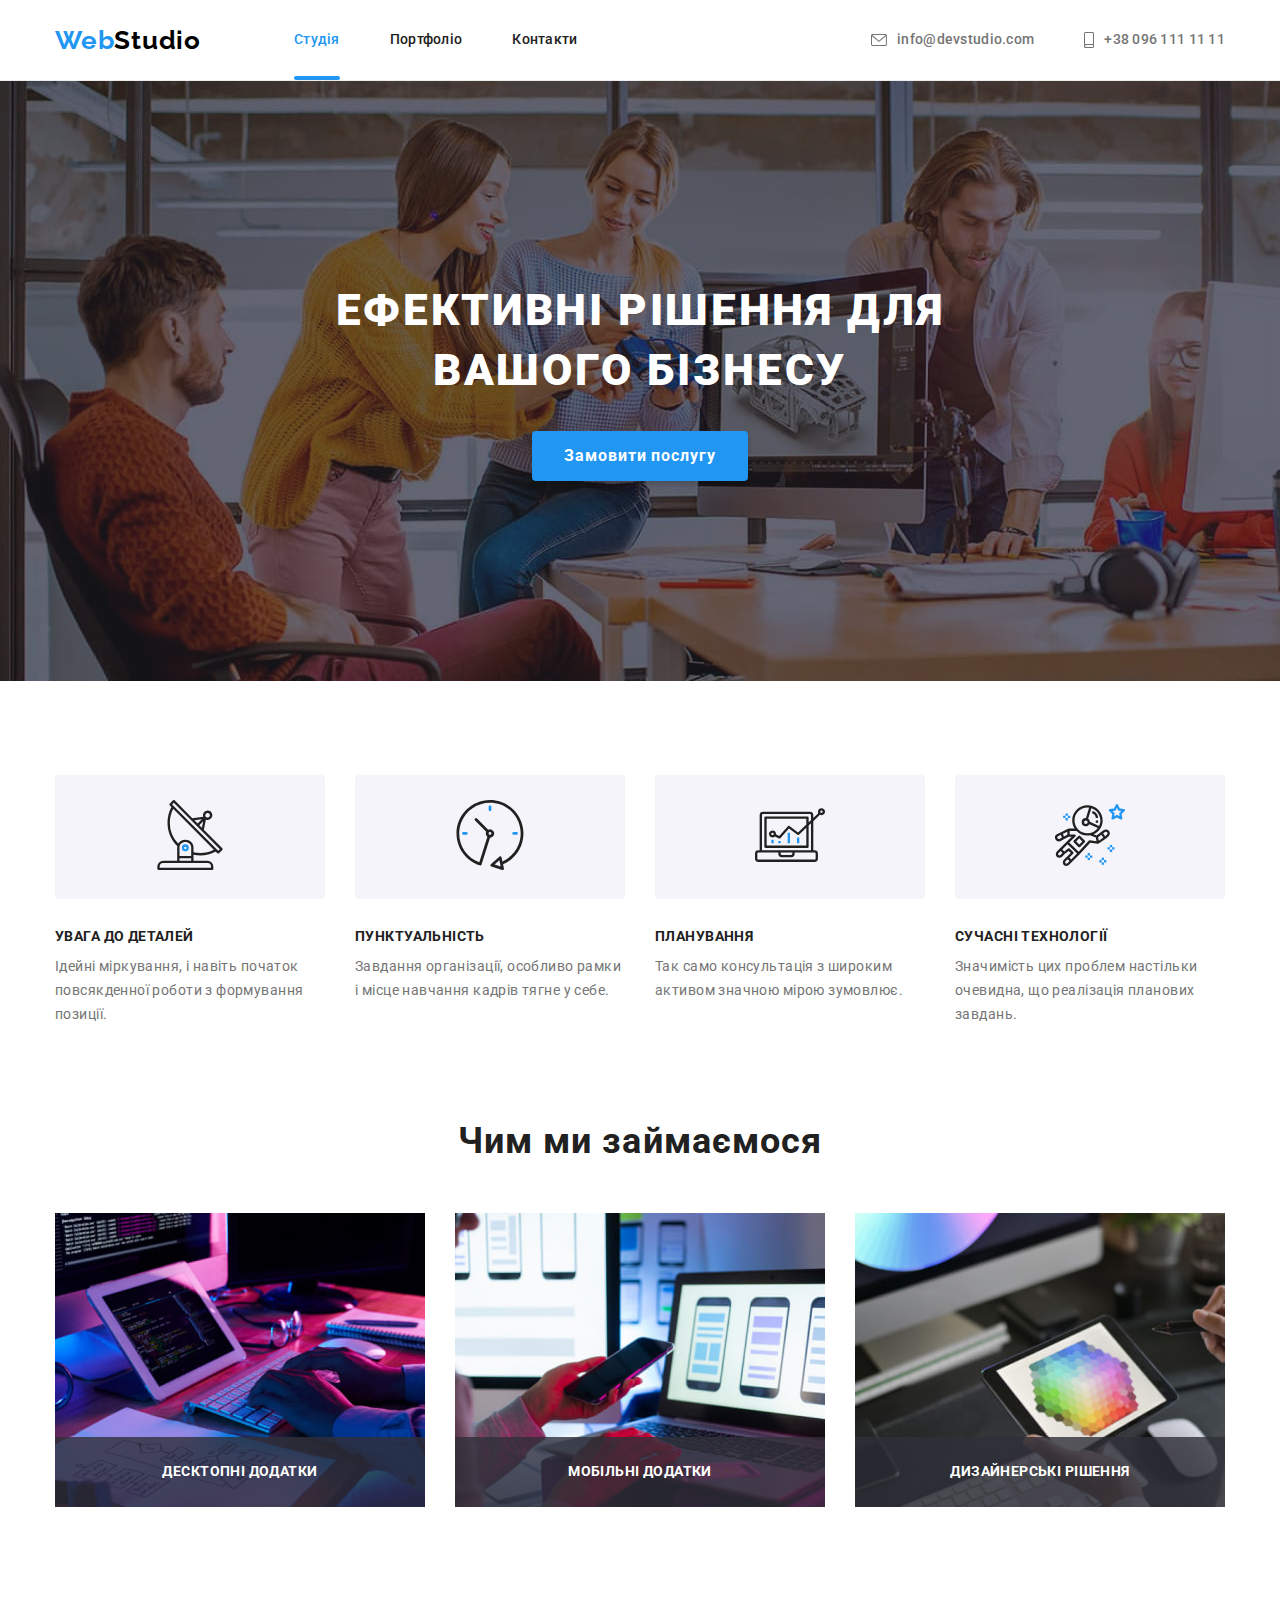
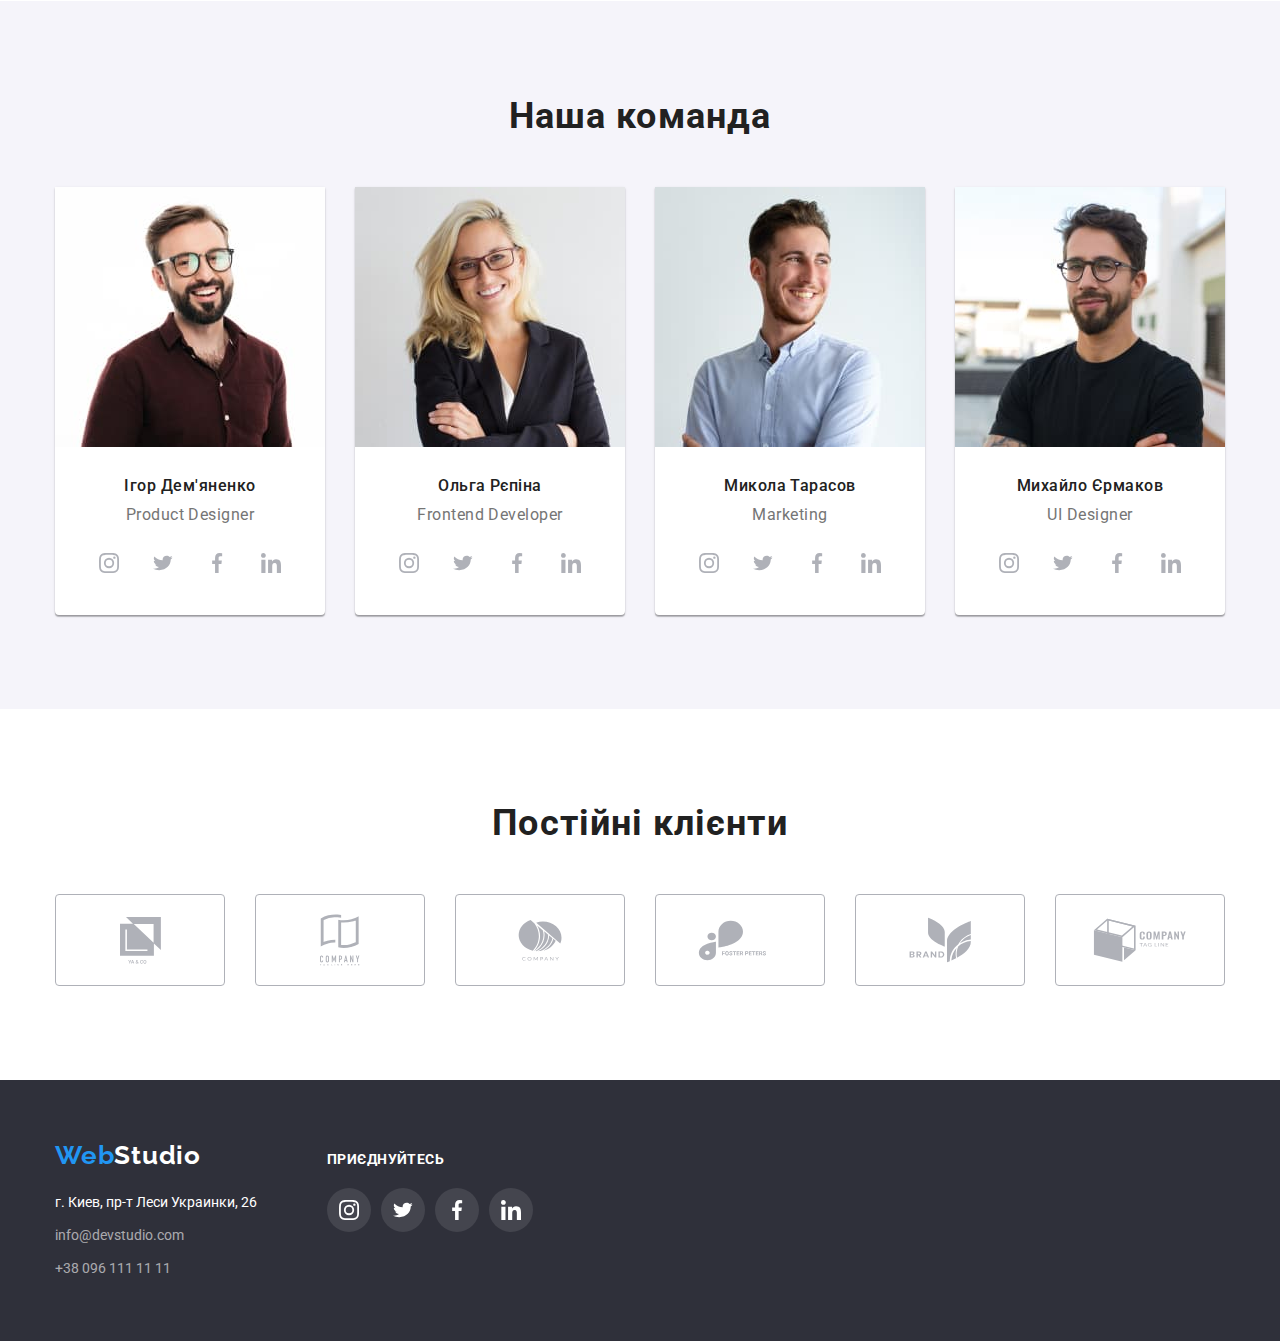
==== commit 226a3c1f: "Add files via upload" ====
--- a/index.html
+++ b/index.html
@@ -419,7 +419,7 @@
         </div>
     </footer>
    <!--Модальное окно-->  
-   <div class="backdrop" data-modal>
+   <div class="backdrop is-hidden" data-modal>
         <div class="modal">
             <button class="button-modal-close" data-modal-close>
                 <svg width="18" height="18">
--- a/css/styles.css
+++ b/css/styles.css
@@ -100,6 +100,8 @@
     display: block;
     padding-top: 32px;
     padding-bottom: 32px;
+
+    transition: color 250ms cubic-bezier(0.4, 0, 0.2, 1);
 }
 .nav-studio-link:hover, 
 .nav-studio-link:focus {
@@ -117,7 +119,10 @@
     display: block;
     padding-top: 32px;
     padding-bottom: 32px;
-}
+
+    transition: color 250ms cubic-bezier(0.4, 0, 0.2, 1);
+}
+
 .nav-portfolio-link:hover,
 .nav-portfolio-link:focus {
     color: var(--active-color);
@@ -129,6 +134,9 @@
     display: block;
     padding-top: 32px;
     padding-bottom: 32px;
+
+    transition: color 250ms cubic-bezier(0.4, 0, 0.2, 1);
+    
 }
 .nav-contacts-link:hover,
 .nav-contacts-link:focus {
@@ -160,6 +168,8 @@
     align-items: center;
     padding-top: 32px;
     padding-bottom: 32px;
+
+    transition: color 250ms cubic-bezier(0.4, 0, 0.2, 1);
 }
 
 .adres-header-mail:hover,
@@ -192,6 +202,8 @@
     align-items: center;
     padding-top: 32px;
     padding-bottom: 32px;
+
+    transition: color 250ms cubic-bezier(0.4, 0, 0.2, 1);
 }
 
 .adres-header-tel:hover,
@@ -260,7 +272,7 @@
         text-align: center;
         letter-spacing: 0.06em;
         color:#FFFFFF ;
-        background: #2196F3;
+        background-color: #2196F3;
         box-shadow: 0px 4px 4px rgba(0, 0, 0, 0.15);
         border: none;
         border-radius: 4px;
@@ -268,13 +280,15 @@
         
         padding: 10px 32px;
         margin: 30px auto 0px;
+
+        transition: background-color 250ms cubic-bezier(0.4, 0, 0.2, 1);
     }
 
     .title-button:hover,
     .title-button:focus, 
     .title-button:active {
         color: #FFFFFF;
-        background: #188CE8;
+        background-color: #188CE8;
     }
     /*особливості (advantage)*/
     .no-padding {
@@ -354,6 +368,34 @@
     .profesion-list .item:last-child {
         margin-right: 0px;
     }
+
+    .profesion-list-img {
+        position: relative;
+    }
+
+    .profesion-list-p {
+        position: absolute;
+        left: 0px;
+        bottom: 0px;
+        z-index: 10;
+
+        display:flex;
+        justify-content: center;
+        align-items: center;
+        width: 100%;
+        height: 70px;
+        background-color: rgba(47, 48, 58, 0.8);
+
+        font-style: normal;
+        font-weight: 700;
+        font-size: 14px;
+        line-height: 1.14;
+        text-align: center;
+        letter-spacing: 0.03em;
+        text-transform: uppercase;
+        color: #FFFFFF;
+    }
+    
     /*Наша Команда (team)*/
     .team-section {
         background-color: #F5F4FA;
@@ -433,8 +475,9 @@
         width: 44px;
         height: 44px;
         border-radius: 50%;
-
         padding: 12px;
+
+        transition: background-color 250ms cubic-bezier(0.4, 0, 0.2, 1);
     }
     .social-link-img:hover,
     .social-link-img:focus {
@@ -450,6 +493,7 @@
 
     .social-link-icon {
         fill: #AFB1B8;
+        transition: fill 250ms cubic-bezier(0.4, 0, 0.2, 1);
     }
     .social-link-icon:hover,
     .social-link-icon:focus {
@@ -484,6 +528,8 @@
         border: 1px solid #AFB1B8;
         border-radius: 4px;
         border-color: rgba(175, 177, 184, 1);
+        
+        transition: border-color 250ms cubic-bezier(0.4, 0, 0.2, 1);
     }
     .clients-icon {
         justify-content: center;
@@ -491,6 +537,7 @@
         display: block;
         margin: auto;
 
+        transition: fill 250ms cubic-bezier(0.4, 0, 0.2, 1);
     }
     .clients-img:hover,
     .clients-img:focus {
@@ -553,6 +600,8 @@
 .adres-footer-post {
     color: #FFFFFF;
     text-decoration: none;
+    
+    transition: color 250ms cubic-bezier(0.4, 0, 0.2, 1);
 }
 .adres-footer-post:hover,
 .adres-footer-post:focus {
@@ -563,6 +612,7 @@
     text-decoration: none;
     
     margin-top: 9px;
+    transition: color 250ms cubic-bezier(0.4, 0, 0.2, 1);
 }
 .adres-footer-mail:hover,
 .adres-footer-mail:focus {
@@ -573,6 +623,7 @@
     text-decoration: none;
     
     margin-top: 9px;
+    transition: color 250ms cubic-bezier(0.4, 0, 0.2, 1);
 }
 .adres-footer-tel:hover,
 .adres-footer-tel:focus {
@@ -609,6 +660,8 @@
     border-radius: 50%;
     background-color: rgba(255, 255, 255, 0.1);
     padding: 12px;
+
+    transition: background-color 250ms cubic-bezier(0.4, 0, 0.2, 1);
 }
 .social-link-img-footer:hover,
 .social-link-img-footer:focus {
@@ -640,7 +693,7 @@
     top: 50%;
     left:50%;
     transform: translate(-50%,-50%);
-
+    
     width: 528px;
     height: 581px;
     background-color: #FFFFFF;
@@ -659,13 +712,14 @@
 
     width: 30px;
     height: 30px;
+    color: rgba(0, 0, 0, 1);
     background-color: #FFFFFF;
     border: 1px solid rgba(0, 0, 0, 0.1);
     border-radius: 50%;
     padding: 0;
 }
 
-.modal-close-icon {}
+/*.modal-close-icon {} ??? */
 
 
 /*main portfolio*/
@@ -698,18 +752,22 @@
         text-align: center;
         letter-spacing: 0.03em;
         color: #212121;
-        background: #F5F4FA;
+        background-color: #F5F4FA;
         border: none;
         border-radius: 4px;
         cursor: pointer;
         
-        padding: 6px 25px
+        padding: 6px 25px;
+        transition: color 250ms cubic-bezier(0.4, 0, 0.2, 1), 
+        background-color 250ms cubic-bezier(0.4, 0, 0.2, 1), 
+        box-shadow 250ms cubic-bezier(0.4, 0, 0.2, 1);
+
     }
     .jobs-button-first:hover,
     .jobs-button-first:focus,
     .jobs-button-first:active {
         color: #FFFFFF;
-        background: var(--active-color);
+        background-color: var(--active-color);
         box-shadow: 0px 3px 1px rgba(0, 0, 0, 0.1), 0px 1px 2px rgba(0, 0, 0, 0.08), 0px 2px 2px rgba(0, 0, 0, 0.12);
         border-radius: 4px;
     }
@@ -729,6 +787,9 @@
         cursor: pointer;
         
         padding: 6px 22px;
+        transition: color 250ms cubic-bezier(0.4, 0, 0.2, 1), 
+        background-color 250ms cubic-bezier(0.4, 0, 0.2, 1), 
+        box-shadow 250ms cubic-bezier(0.4, 0, 0.2, 1);
     }
     
     .jobs-button:hover,
@@ -750,7 +811,8 @@
     }
     .jobs-img-link {
         display: block;
-        text-decoration: none
+        text-decoration: none;
+        transition: box-shadow 250ms cubic-bezier(0.4, 0, 0.2, 1);
     }
     .jobs-img-link:hover,
     .jobs-img-link:focus {
@@ -780,6 +842,8 @@
         
         overflow: auto;
         transform: translateY(100%);
+        transition: transform 250ms cubic-bezier(0.4, 0, 0.2, 1);
+        
     }
     .jobs-img-div:hover .jobs-img-overlay,
     .jobs-img-div:focus .jobs-img-overlay {
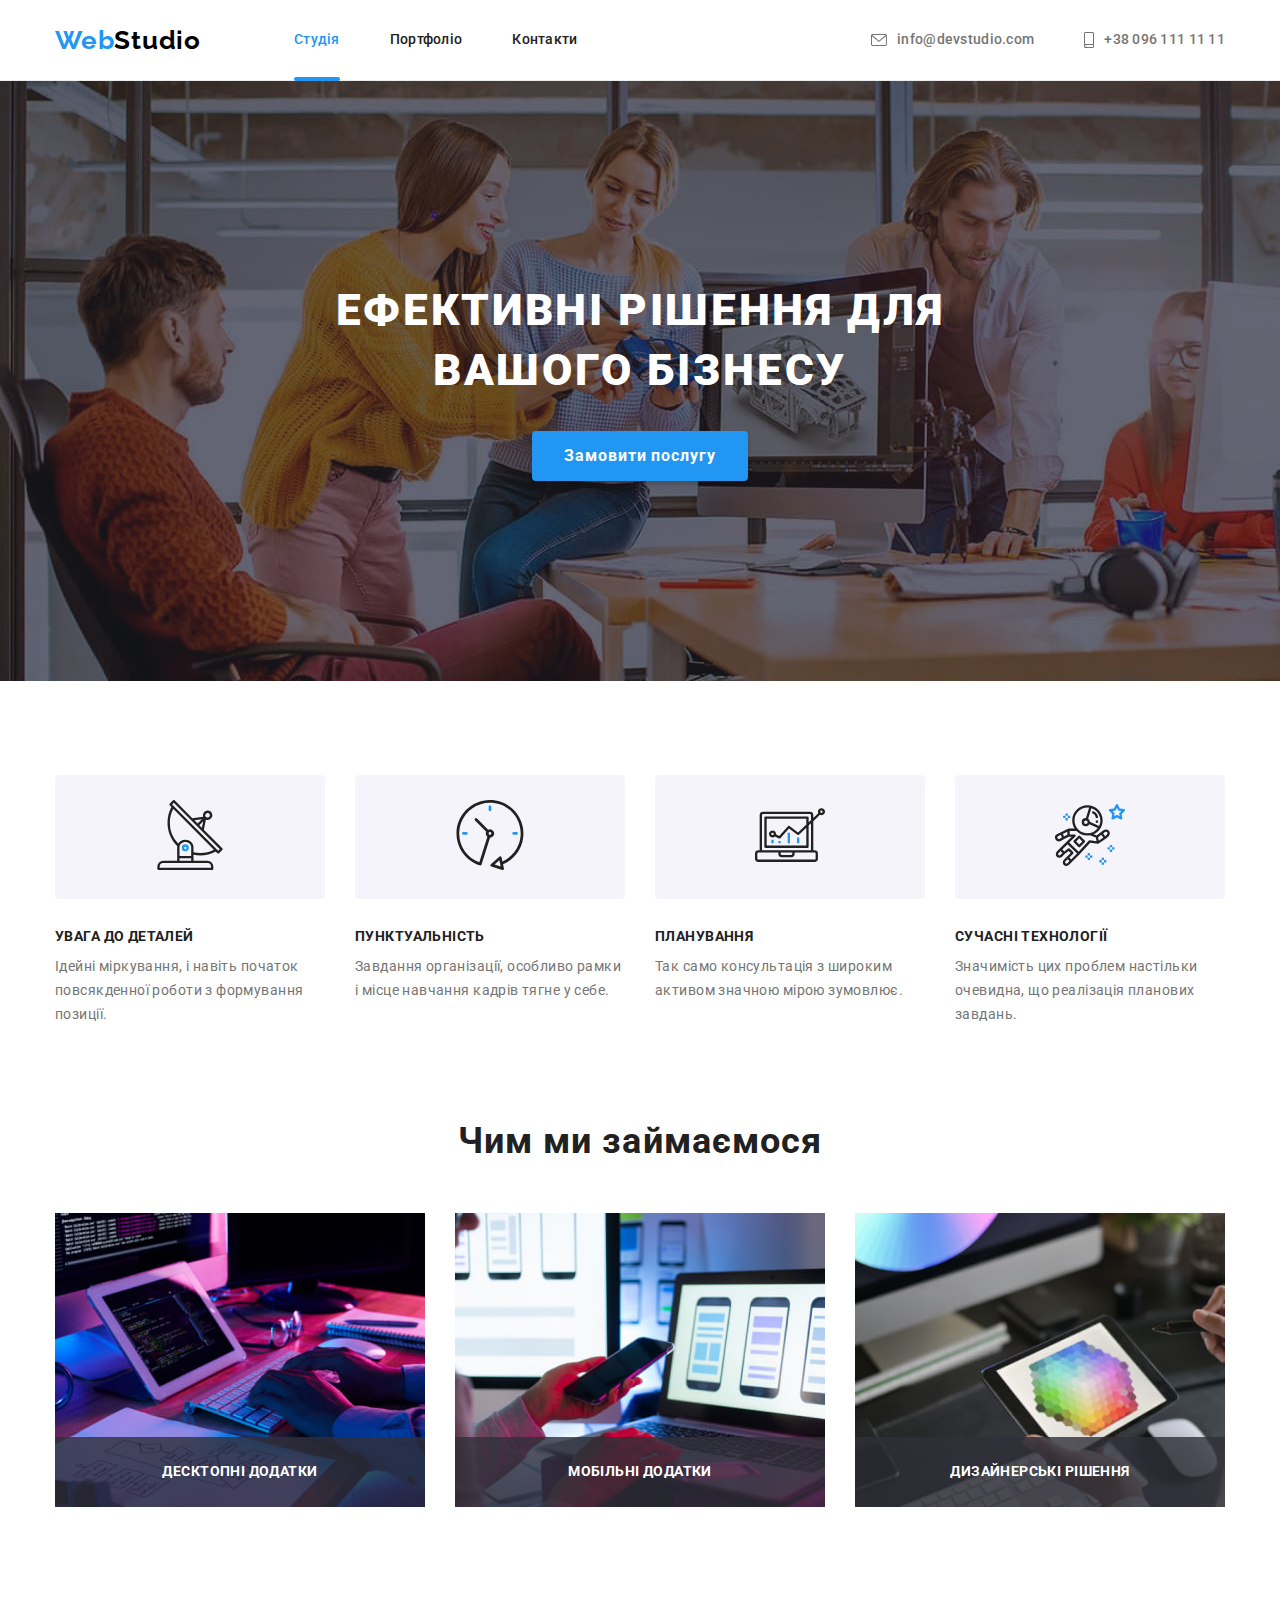
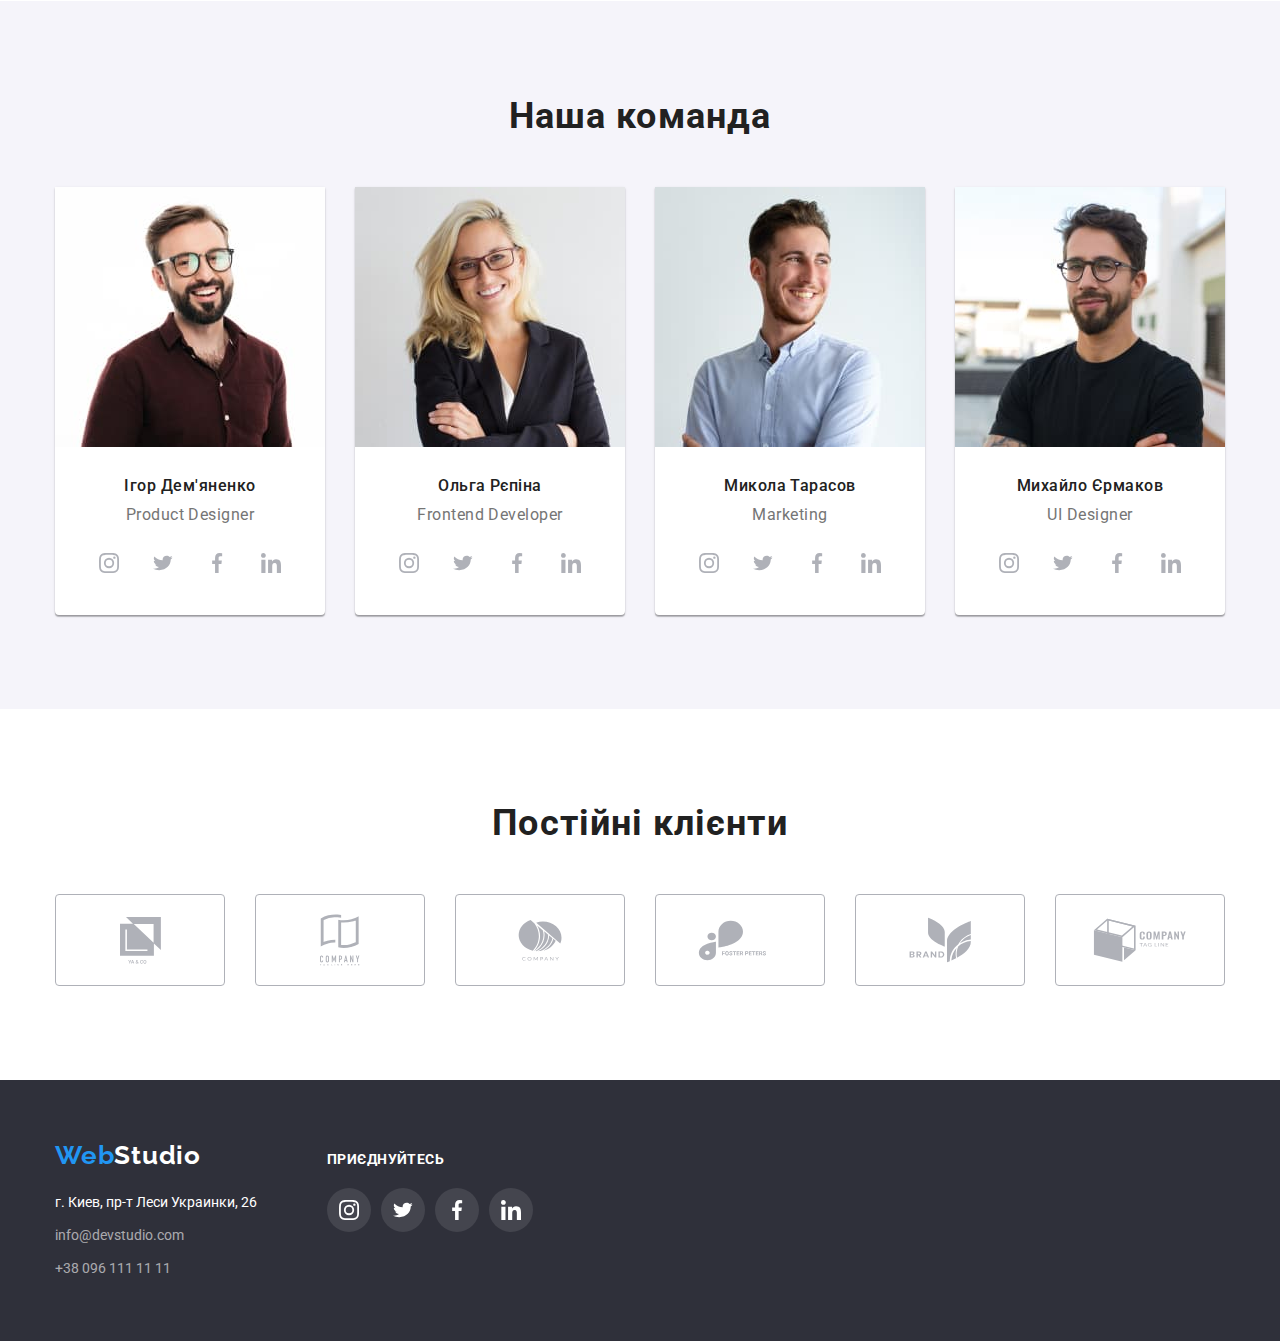
==== commit bf160bf3: "Add files via upload" ====
--- a/index.html
+++ b/index.html
@@ -422,7 +422,7 @@
    <div class="backdrop is-hidden" data-modal>
         <div class="modal">
             <button class="button-modal-close" data-modal-close>
-                <svg width="18" height="18">
+                <svg class="modal-close-icon" width="18" height="18">
                     <use href="./img/icons.svg#modal-close"></use>
                 </svg>
             </button>
--- a/css/styles.css
+++ b/css/styles.css
@@ -91,7 +91,7 @@
     border-radius: 2px;
     width: 100%;
     height: 4px;
-
+    margin-bottom: -1px;
 }
 
 .nav-studio-link {
@@ -187,6 +187,8 @@
 .envelope {
     margin-right: 10px;
     fill: #757575;
+
+    transition: color 250ms cubic-bezier(0.4, 0, 0.2, 1);
 }
 
 .envelope:hover,
@@ -220,6 +222,8 @@
 .smartphone {
     margin-right: 10px;
     fill: #757575;
+
+    transition: color 250ms cubic-bezier(0.4, 0, 0.2, 1);
 }
 
 .smartphone:hover,
@@ -688,6 +692,10 @@
     pointer-events: none;
 }
 
+.is-hidden {
+    transition: visibility 250ms ease, opasity 250ms ease;
+}
+
 .modal {
     position: absolute;
     top: 50%;
@@ -712,7 +720,7 @@
 
     width: 30px;
     height: 30px;
-    color: rgba(0, 0, 0, 1);
+    fill: rgba(0, 0, 0, 1);
     background-color: #FFFFFF;
     border: 1px solid rgba(0, 0, 0, 0.1);
     border-radius: 50%;
@@ -816,7 +824,11 @@
     }
     .jobs-img-link:hover,
     .jobs-img-link:focus {
-    box-shadow: 0px 1px 1px rgba(0, 0, 0, 0.12), 0px 4px 4px rgba(0, 0, 0, 0.06), 1px 4px 6px rgba(0, 0, 0, 0.16);
+        box-shadow: 0px 1px 1px rgba(0, 0, 0, 0.12), 0px 4px 4px rgba(0, 0, 0, 0.06), 1px 4px 6px rgba(0, 0, 0, 0.16);
+    }
+    .jobs-img-link:hover .jobs-img-overlay,
+    .jobs-img-link:focus .jobs-img-overlay {
+        transform: translateY(0%);
     }
     
     .jobs-img-div {
